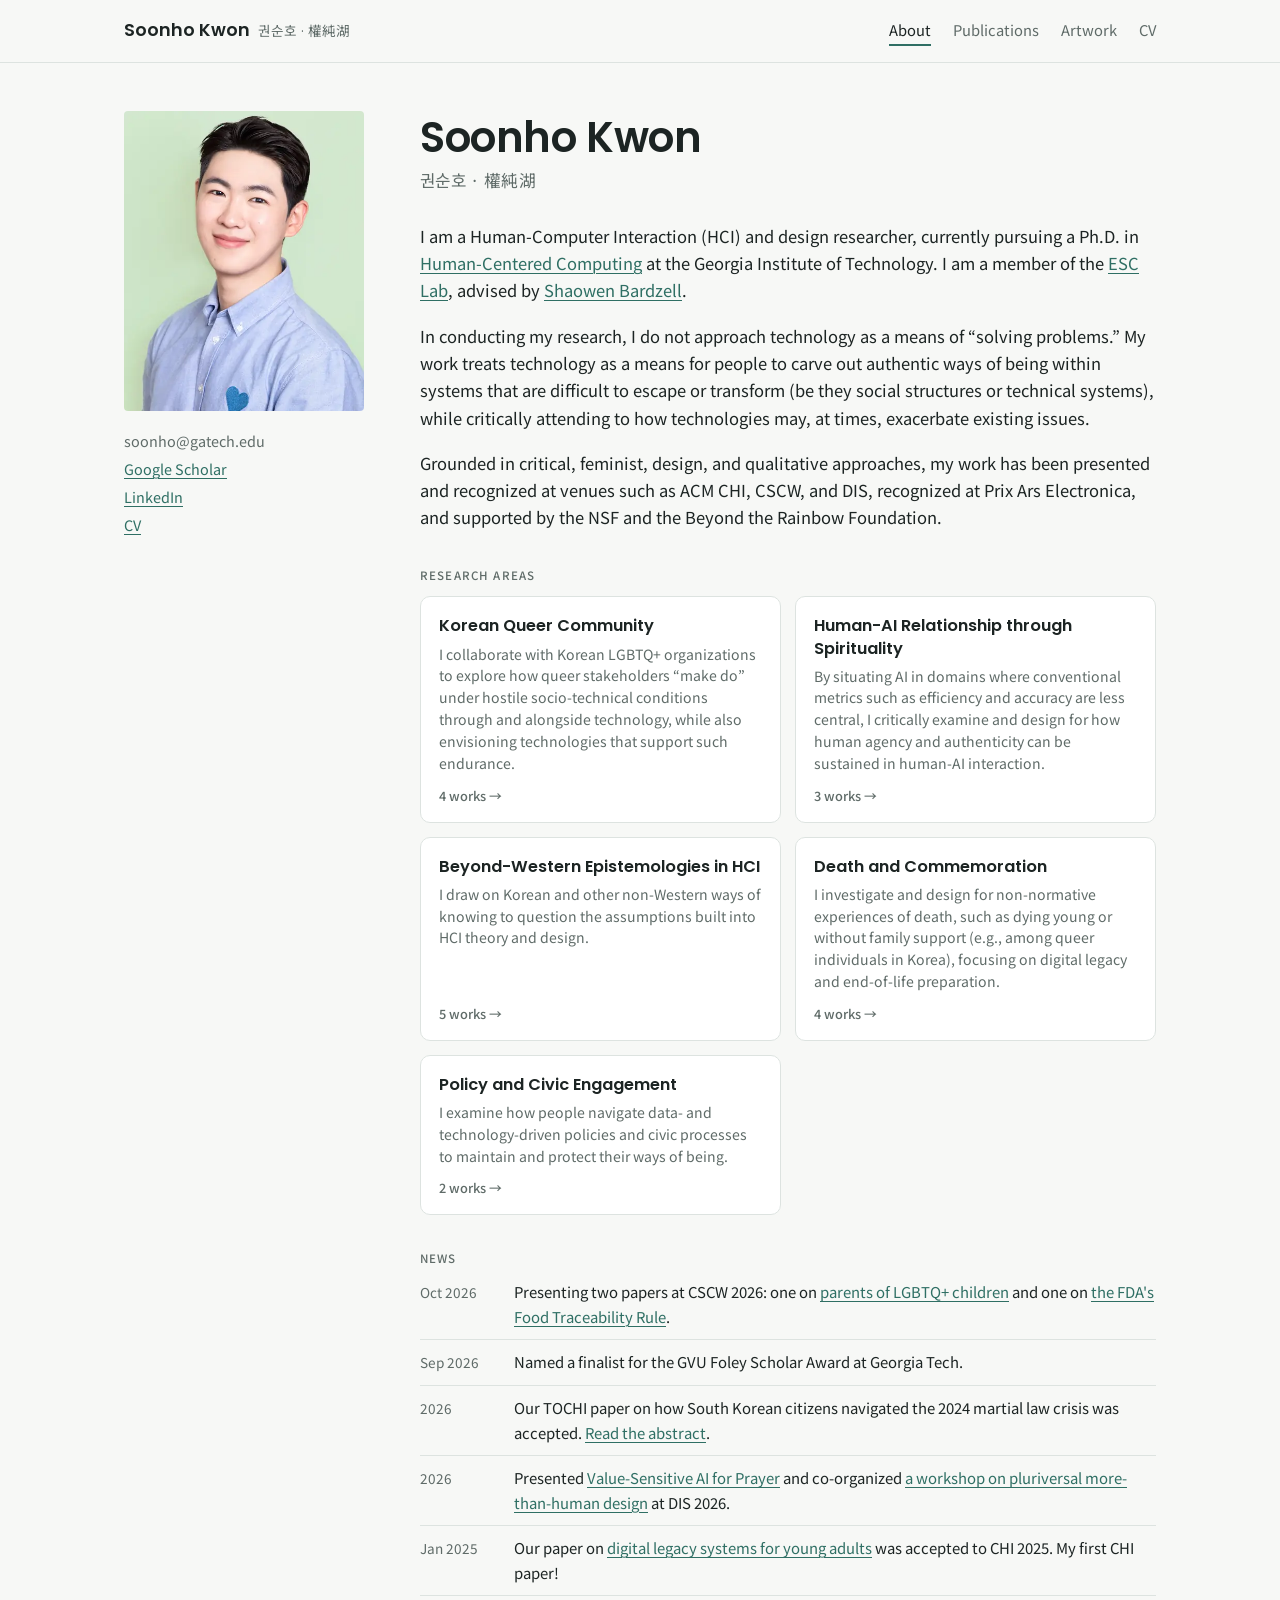
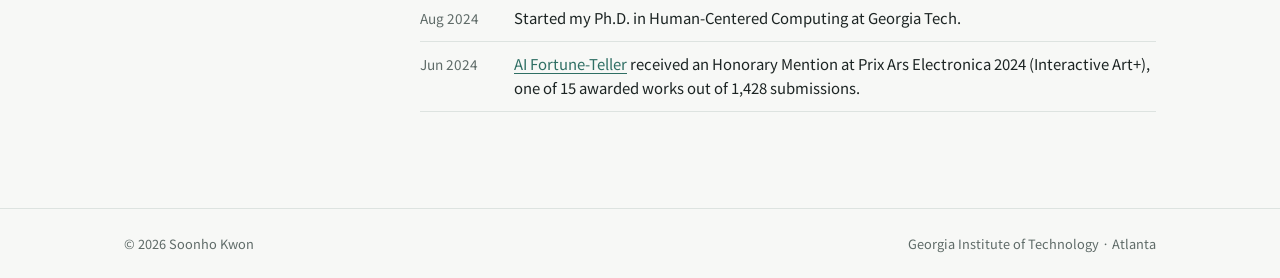
==== index.html @ 7ffed4f1 "Add files via upload" ====
<!doctype html>
<html lang="en">
<head>
<meta charset="utf-8">
<meta name="viewport" content="width=device-width, initial-scale=1, viewport-fit=cover">
<meta name="description" content="Soonho Kwon (권순호) — HCI and design researcher, Ph.D. student in Human-Centered Computing at Georgia Tech.">
<title>Soonho Kwon</title>
<meta property="og:type" content="website">
<meta property="og:title" content="Soonho Kwon (권순호)">
<meta property="og:description" content="HCI and design researcher, Ph.D. student in Human-Centered Computing at Georgia Tech.">
<meta property="og:url" content="https://kwonsoonho.com/">
<meta property="og:image" content="https://kwonsoonho.com/profile.webp">
<meta name="twitter:card" content="summary">
<link rel="icon" href="data:image/svg+xml,%3Csvg xmlns='http://www.w3.org/2000/svg' viewBox='0 0 64 64'%3E%3Ccircle cx='32' cy='43' r='19' fill='%232f6f64'/%3E%3Ccircle cx='32' cy='17' r='11.5' fill='%232f6f64'/%3E%3C/svg%3E">
<link rel="preconnect" href="https://fonts.googleapis.com">
<link rel="preconnect" href="https://fonts.gstatic.com" crossorigin>
<link rel="stylesheet" href="https://fonts.googleapis.com/css2?family=Poppins:wght@500;600&family=Noto+Sans+KR:wght@400;500&display=swap">
<link rel="stylesheet" href="style.css?v=23">
</head>
<body>

<header class="bar">
  <div class="wrap">
    <a class="brand" href="#about">Soonho Kwon<small>권순호 · 權純湖</small></a>
    <nav class="main" aria-label="Main">
      <a href="#about" data-nav="about">About</a>
      <a href="#publications" data-nav="publications">Publications</a>
      <a href="#artwork" data-nav="artwork">Artwork</a>
      <a id="cv-link" href="#" target="_blank" rel="noopener">CV</a>
    </nav>
  </div>
</header>

<main class="wrap" id="view"></main>

<footer><div class="wrap"><span id="foot-name"></span><span>Georgia Institute of Technology · Atlanta</span></div></footer>

<script src="content.js?v=24"></script>
<script>
/* =====================================================================
   PAGE LOGIC — no need to edit below.
   ===================================================================== */

if (GA_ID) {
  const s = document.createElement("script");
  s.async = true; s.src = "https://www.googletagmanager.com/gtag/js?id=" + GA_ID;
  document.head.appendChild(s);
  window.dataLayer = window.dataLayer || [];
  window.gtag = function () { dataLayer.push(arguments); };
  gtag("js", new Date()); gtag("config", GA_ID);
}

PROJECTS.forEach(p => { p.kind = "project"; p.type = "Ongoing Project"; });
PAPERS.forEach(p => { p.kind = "paper"; });
const ALL = [...PROJECTS, ...PAPERS];

const $view = document.getElementById("view");
const topicById = Object.fromEntries(TOPICS.map(t => [t.id, t]));
const esc = s => String(s ?? "").replace(/[&<>"]/g, c => ({ "&": "&amp;", "<": "&lt;", ">": "&gt;", '"': "&quot;" }[c]));
const paras = s => String(s || "").split(/\n\s*\n/).map(p => p.trim().startsWith("## ") ? `<h3>${esc(p.trim().slice(3))}</h3>` : `<p>${esc(p.trim())}</p>`).join("");
const linkLabels = { paper: "Full Paper", pdf: "PDF", doi: "Full Paper", arxiv: "arXiv", project: "Link", video: "Video", ars: "Ars Electronica", slides: "Slides", news: "News", poster: "Poster (PDF)" };
const ext = `target="_blank" rel="noopener"`;
const hrefOf = p => `#${p.kind}-${p.id}`;

document.getElementById("cv-link").href = SITE.cv;
document.getElementById("foot-name").textContent = `© ${new Date().getFullYear()} ${SITE.name}`;

function authorsHTML(list) {
  return list.map(a => a === ME ? `<b>${esc(a)}</b>` : esc(a)).join(", ");
}
function chips(ids) {
  return ids.filter(id => topicById[id]).map(id => {
    const t = topicById[id];
    return `<a class="chip" href="#topic-${t.id}"><i style="background:var(${t.color})"></i>${esc(t.short || t.name)}</a>`;
  }).join("");
}
function venueHTML(p) {
  if (!p.venue) return "";
  return `<div class="venue">${esc(p.venue)}</div>`;
}
function kindHTML(p) {
  return `<div class="kind">${esc(p.short || p.type)}${p.status ? ` · <span class="status">${esc(p.status)}</span>` : ""}</div>`;
}
function entryHTML(p) {
  const quick = Object.entries(p.links || {}).filter(([, v]) => v).slice(0, 2)
    .map(([k, v]) => `<a href="${esc(v)}" ${ext}>${linkLabels[k] || esc(k)}</a>`).join("");
  return `<li class="entry">
    ${kindHTML(p)}
    <a class="title" href="${hrefOf(p)}">${esc(p.title)}</a>
    <div class="authors">${authorsHTML(p.authors)}</div>
    ${venueHTML(p)}
    <div class="meta">
      ${p.award ? `<span class="award">${esc(p.award)}</span>` : ""}
      ${chips(p.topics)}
      ${quick ? `<span class="links-inline">${quick}</span>` : ""}
    </div>
  </li>`;
}
function figureHTML(src, alt, caption) {
  if (!src) return "";
  return `<figure>
    <div class="fig"><img src="${esc(src)}" alt="${esc(alt)}" referrerpolicy="no-referrer" loading="lazy"
      onerror="this.closest('figure').remove()"></div>
    ${caption ? `<figcaption>${esc(caption)}</figcaption>` : ""}
  </figure>`;
}

function renderAbout() {
  const initials = SITE.name.split(" ").map(w => w[0]).join("");
  const count = id => ALL.filter(p => p.topics.includes(id)).length;
  const cards = TOPICS.map(t => `<li><a class="card" href="#topic-${t.id}" style="--tc:var(${t.color})">
      <span class="card-name">${esc(t.name)}</span>
      <span class="card-blurb">${esc(t.blurb)}</span>
      <span class="card-foot">${count(t.id)} works <span aria-hidden="true">→</span></span>
    </a></li>`).join("");
  $view.innerHTML = `<div class="about">
    <div class="side">
      <div class="portrait">${SITE.photo
        ? `<img src="${esc(SITE.photo)}" alt="Portrait of ${esc(SITE.name)}" onerror="this.replaceWith(document.createTextNode('${initials}'))">`
        : initials}</div>
      <div class="contact">
        <a class="email" href="mailto:${esc(SITE.email.replace(" [at] ", "@").replace(" [dot] ", "."))}">${esc(SITE.email.replace(" [at] ", "@").replace(" [dot] ", "."))}</a>
        ${SITE.links.map(l => `<a href="${esc(l.url)}" ${ext}>${esc(l.label)}</a>`).join("")}
        <a href="${esc(SITE.cv)}" ${ext}>CV</a>
      </div>
    </div>
    <div class="about-text">
      <h1>${esc(SITE.name)}</h1>
      <div class="names">${esc(SITE.names)}</div>
      <div class="prose">
        <p>${SITE.intro}</p>
        ${SITE.outro.map(p => `<p>${p}</p>`).join("")}
      </div>
      <h2 class="cards-head">Research Areas</h2>
      <ul class="cards">${cards}</ul>
      ${typeof NEWS !== "undefined" && NEWS.length ? `<h2 class="cards-head">News</h2><ul class="news">${NEWS.map(n => `<li><span class="news-date">${esc(n.date)}</span><span>${n.text}</span></li>`).join("")}</ul>` : ""}
    </div>
  </div>`;
}

function railHTML(activeId) {
  const count = id => ALL.filter(p => p.topics.includes(id)).length;
  return `<aside class="rail">
    <h2>By Topic</h2>
    <ul class="topics">
      <li><a href="#publications" aria-current="${!activeId}"><span>All work</span><span class="n">${ALL.length}</span></a></li>
      ${TOPICS.map(t => `<li><a href="#topic-${t.id}" aria-current="${activeId === t.id}">
        <span><i class="tdot" style="background:var(${t.color})"></i><span class="t-full">${esc(t.name)}</span><span class="t-short">${esc(t.short || t.name)}</span></span><span class="n">${count(t.id)}</span></a></li>`).join("")}
    </ul>
  </aside>`;
}

function renderPublications(topicId) {
  const topic = topicId ? topicById[topicId] : null;
  const inTopic = p => !topic || p.topics.includes(topic.id);
  const projects = PROJECTS.filter(inTopic);
  const papers = PAPERS.filter(inTopic).sort((a, b) => b.year - a.year);
  const years = [...new Set(papers.map(p => p.year))];
  $view.innerHTML = `<div class="proj">
    ${railHTML(topic?.id)}
    <section>
      <div class="proj-head">
        <div class="eyebrow">${topic ? "Topic" : "Publications"}</div>
        <h1>${topic ? esc(topic.name) : "Publications and Projects"}</h1>
        ${topic ? "" : `<p class="sub">To see work grouped by topic, select a category.</p>`}
      </div>
      ${topic ? `<div class="narrative">${topic.narrative.map(p => `<p>${p}</p>`).join("")}</div>` : ""}
      ${years.map(y => `<div class="group"><h2>${y}</h2>
        <ul class="entries">${papers.filter(p => p.year === y).map(entryHTML).join("")}</ul></div>`).join("")}
      ${projects.length ? `<div class="group"><h2>Ongoing</h2><ul class="entries">${projects.map(entryHTML).join("")}</ul></div>` : ""}
      ${!projects.length && !papers.length ? `<p class="empty">Nothing in this topic yet.</p>` : ""}
    </section>
  </div>`;
}

function renderDetail(kind, id) {
  const p = ALL.find(x => x.kind === kind && x.id === id);
  if (!p) return renderPublications();
  const related = (p.related || []).map(id => ALL.find(x => x.id === id)).filter(Boolean);
  const btns = Object.entries(p.links || {}).filter(([, v]) => v)
    .map(([k, v], i) => `<a class="btn${i === 0 ? " primary" : ""}" href="${esc(v)}" ${ext}>${linkLabels[k] || esc(k)}</a>`).join("");
  $view.innerHTML = `<div class="proj">
    ${railHTML(p.topics[0])}
    <article class="paper">
      <a class="back" href="#publications">← All work</a>
      ${kindHTML(p)}
      <h1>${esc(p.title)}</h1>
      <div class="authors">${authorsHTML(p.authors)}</div>
      ${venueHTML(p)}
      <div class="meta">${p.award ? `<span class="award">${esc(p.award)}</span>` : ""}${chips(p.topics)}</div>
      ${p.images ? `<figure class="stack">${p.images.map(src => `<a class="fig" href="${esc(src)}" ${ext}><img src="${esc(src)}" alt="" loading="lazy"></a>`).join("")}${p.caption ? `<figcaption>${esc(p.caption)}</figcaption>` : ""}</figure>` : figureHTML(p.image, p.caption || p.title, p.caption)}
      ${p.video ? `<div class="videos"><div class="video"><iframe src="https://www.youtube-nocookie.com/embed/${esc(p.video.id)}${p.video.start ? `?start=${p.video.start}` : ""}" title="${esc(p.title)} video" loading="lazy" allowfullscreen></iframe></div></div>` : ""}
      <div class="summary">${paras(p.summary)}</div>
      ${btns ? `<div class="btns">${btns}</div>` : ""}
      ${related.length ? `<div class="related"><h2>Related work</h2><ul class="entries">${related.map(entryHTML).join("")}</ul></div>` : ""}
    </article>
  </div>`;
}

const artHref = a => a.page ? `#${a.page}` : (a.summary ? `#art-${a.id}` : (a.url || (a.youtube ? `https://www.youtube.com/watch?v=${[].concat(a.youtube)[0]}` : "")));
const ytThumb = a => a.youtube ? `https://i.ytimg.com/vi/${[].concat(a.youtube)[0]}/hqdefault.jpg` : "";

function renderArtwork() {
  $view.innerHTML = `<section>
    <div class="proj-head">
      <div class="eyebrow">Artwork</div>
      <h1>Artwork</h1>
      <p class="sub">Speculative and critical design, installation, film, print, and photography.</p>
    </div>
    <ul class="art-grid">
      ${ARTWORKS.map(a => {
        const url = artHref(a), internal = url.startsWith("#");
        const thumb = a.thumb || ytThumb(a);
        const inner = `<div class="art-thumb">${thumb ? `<img src="${esc(thumb)}" alt="" loading="lazy" referrerpolicy="no-referrer">` : `<span>${esc(a.medium)}</span>`}</div>
          <div class="art-body"><div class="art-title">${esc(a.title)}</div>
          <div class="venue">${esc(a.medium)} · <span class="short">${a.year}</span></div>
          ${a.award ? `<span class="award">${esc(a.award)}</span>` : ""}</div>`;
        return `<li class="art-item">${url ? `<a href="${esc(url)}" ${internal ? "" : ext}>${inner}</a>` : inner}</li>`;
      }).join("")}
    </ul>
  </section>`;
}

const imgPair = list => (list && list.length) ? `<div class="gallery${list.length === 1 ? " one" : list.length === 2 ? " two" : ""}">${list.map(src =>
  `<a href="${esc(src)}" ${ext}><img src="${esc(src)}" alt="" loading="lazy"></a>`).join("")}</div>` : "";

function renderArt(id) {
  const a = ARTWORKS.find(x => x.id === id);
  if (!a || !a.summary) return renderArtwork();
  const vids = [].concat(a.youtube || []).map(v =>
    `<div class="video"><iframe src="https://www.youtube-nocookie.com/embed/${esc(v)}" title="${esc(a.title)} video" loading="lazy" allowfullscreen></iframe></div>`).join("");
  const sections = (a.sections || []).map(sec => `<section class="art-sec">
      ${sec.heading ? `<h3>${esc(sec.heading)}</h3>` : ""}${paras(sec.text)}${imgPair(sec.images)}</section>`).join("");
  const btns = Object.entries(a.links || {}).filter(([, v]) => v)
    .map(([k, v], i) => `<a class="btn${i === 0 ? " primary" : ""}" href="${esc(v)}" ${ext}>${esc(k)}</a>`).join("");
  $view.innerHTML = `<article class="paper art-page">
    <a class="back" href="#artwork">← All artwork</a>
    <div class="kind">${esc(a.medium)} · ${a.year}</div>
    <h1>${esc(a.title)}</h1>
    ${a.subtitle ? `<div class="venue">${esc(a.subtitle)}</div>` : ""}
    ${a.award ? `<div class="meta"><span class="award">${esc(a.award)}</span></div>` : ""}
    <div class="summary">${paras(a.summary)}</div>
    ${vids ? `<div class="videos">${vids}</div>` : ""}
    ${a.layout === "stack" && a.images ? `<div class="gallery one">${a.images.map(src => `<img src="${esc(src)}" alt="" loading="lazy">`).join("")}</div>` : imgPair(a.images)}
    ${sections}
    ${btns ? `<div class="btns">${btns}</div>` : ""}
    ${a.credits ? `<dl class="credits">${a.credits.map(([k, v]) => `<dt>${esc(k)}</dt><dd>${esc(v)}</dd>`).join("")}</dl>` : ""}
  </article>`;
}

function route() {
  const h = location.hash.replace(/^#/, "");
  let section = "about";
  if (h.startsWith("paper-")) { renderDetail("paper", h.slice(6)); section = "publications"; }
  else if (h.startsWith("project-")) { renderDetail("project", h.slice(8)); section = "publications"; }
  else if (h.startsWith("topic-")) { renderPublications(h.slice(6)); section = "publications"; }
  else if (h === "publications" || h === "projects") { renderPublications(); section = "publications"; }
  else if (h === "artwork") { renderArtwork(); section = "artwork"; }
  else if (h.startsWith("art-")) { renderArt(h.slice(4)); section = "artwork"; }
  else renderAbout();
  document.querySelectorAll("[data-nav]").forEach(a => {
    if (a.dataset.nav === section) a.setAttribute("aria-current", "page"); else a.removeAttribute("aria-current");
  });
  const h1 = document.querySelector("#view h1");
  document.title = section === "about" || !h1 ? SITE.name : `${h1.textContent} — ${SITE.name}`;
  window.scrollTo(0, 0);
}
window.addEventListener("hashchange", () => {
  route();
  if (window.gtag) gtag("event", "page_view", { page_title: document.title, page_location: location.href, page_path: location.pathname + location.hash });
});
route();
</script>
</body>
</html>
---- style.css ----
/* Layout: quiet academic site in one sans family. About = photo + plain prose;
   Publications = left topic rail + year-grouped list; detail pages = one column with figure. */
:root {
  --bg: #f7f8f6;
  --surface: #ffffff;
  --fg: #1c2423;
  --muted: #5f6b68;
  --line: #dde3e0;
  --accent: #2f6f64;
  --accent-soft: #e4efec;
  --award: #85570f;
  --award-soft: #f6eddc;
  --t1: #3c6e8f; --t2: #7a5a9b; --t3: #9a6a2e; --t4: #5f6b68; --t5: #2f6f64;
  --display: "Poppins", "Noto Sans KR", system-ui, sans-serif;
  --sans: -apple-system, BlinkMacSystemFont, "SF Pro Text", "Apple SD Gothic Neo", "Helvetica Neue", "Segoe UI", "Noto Sans KR", system-ui, sans-serif;
  --measure: 66ch;
}
@media (prefers-color-scheme: dark) {
  :root:not([data-theme="light"]) {
    --bg: #131817; --surface: #1a201f; --fg: #e6ebe9; --muted: #9ba8a5; --line: #2c3533;
    --accent: #7cc3b4; --accent-soft: #1f302c; --award: #e0b46a; --award-soft: #2e271a;
    --t1: #8ab8d6; --t2: #bca1db; --t3: #d9aa6e; --t4: #a5b1ae; --t5: #7cc3b4;
    color-scheme: dark;
  }
}
:root[data-theme="dark"] {
  --bg: #131817; --surface: #1a201f; --fg: #e6ebe9; --muted: #9ba8a5; --line: #2c3533;
  --accent: #7cc3b4; --accent-soft: #1f302c; --award: #e0b46a; --award-soft: #2e271a;
  --t1: #8ab8d6; --t2: #bca1db; --t3: #d9aa6e; --t4: #a5b1ae; --t5: #7cc3b4;
  color-scheme: dark;
}

* { box-sizing: border-box; }
body {
  margin: 0; background: var(--bg); color: var(--fg);
  font-family: var(--sans); font-size: 16.5px; font-weight: 400; line-height: 1.65;
  -webkit-font-smoothing: antialiased;
}
a { color: var(--accent); text-decoration-thickness: 1px; text-underline-offset: 3px; }
a:hover { text-decoration-thickness: 2px; }
a:focus-visible, button:focus-visible { outline: 2px solid var(--accent); outline-offset: 3px; border-radius: 3px; }
h1, h2, h3, .brand, .entry .title, .art-title { font-family: var(--display); }
h1, h2, h3 { font-weight: 600; line-height: 1.3; text-wrap: balance; margin: 0; letter-spacing: -0.01em; }
b, strong { font-weight: 700; }

.wrap { max-width: 1080px; margin: 0 auto; padding-inline: 24px; }
@media (max-width: 600px) { .wrap { padding-inline: 18px; } body { font-size: 16px; } }

/* top bar */
header.bar {
  position: sticky; top: env(safe-area-inset-top, 0px); z-index: 10;
  background: color-mix(in srgb, var(--bg) 92%, transparent);
  backdrop-filter: blur(8px); border-bottom: 1px solid var(--line);
}
.bar .wrap { display: flex; align-items: baseline; justify-content: space-between; gap: 8px 16px; padding-block: 16px; flex-wrap: wrap; }
.brand { font-size: 1.1rem; font-weight: 600; color: var(--fg); text-decoration: none; }
.brand small { font-weight: 400; color: var(--muted); font-size: .85rem; margin-left: 8px; }
nav.main { display: flex; gap: 22px; font-size: .92rem; }
nav.main a { color: var(--muted); text-decoration: none; padding-bottom: 2px; border-bottom: 2px solid transparent; }
nav.main a:hover { color: var(--fg); }
nav.main a[aria-current="page"] { color: var(--fg); border-bottom-color: var(--accent); }

main { padding-block: 48px 96px; }
.eyebrow { font-size: .72rem; font-weight: 500; letter-spacing: .1em; text-transform: uppercase; color: var(--muted); }

/* about */
.about { display: grid; grid-template-columns: 240px minmax(0, 1fr); gap: 56px; align-items: start; }
@media (max-width: 760px) { .about { grid-template-columns: 1fr; gap: 28px; } }
.portrait {
  width: 100%; max-width: 240px; aspect-ratio: 4 / 5; border-radius: 4px;
  background: var(--accent-soft); display: grid; place-items: center;
  font-size: 3rem; font-weight: 500; color: var(--accent); overflow: hidden;
}
.portrait img { width: 100%; height: 100%; object-fit: cover; display: block; }
.about-text { min-width: 0; }
.about-text h1 { font-size: clamp(2rem, 4.5vw, 2.6rem); }
.about-text .names { color: var(--muted); font-size: 1.05rem; margin-top: 2px; letter-spacing: .02em; }
.about-text p { margin: 0 0 1.1em; }
.about-text .prose { margin-top: 28px; }
.side { max-width: 240px; }
.contact { margin-top: 18px; font-size: .9rem; display: grid; gap: 4px; justify-items: start; }
@media (max-width: 760px) { .contact { display: flex; flex-wrap: wrap; gap: 6px 16px; } }
.contact .email { color: var(--muted); text-decoration: none; }
.contact .email:hover { color: var(--accent); text-decoration: underline; }
.news { list-style: none; margin: 0; padding: 0; display: grid; gap: 10px; font-size: .93rem; }
.news li { display: grid; grid-template-columns: 80px minmax(0, 1fr); gap: 14px; padding-bottom: 10px; border-bottom: 1px solid var(--line); }
.news-date { color: var(--muted); font-variant-numeric: tabular-nums; font-size: .85rem; padding-top: 1px; }
@media (max-width: 600px) { .news li { grid-template-columns: 1fr; gap: 2px; } }

/* publications */
.proj { display: grid; grid-template-columns: 230px minmax(0, 1fr); gap: 56px; align-items: start; }
@media (max-width: 860px) { .proj { grid-template-columns: 1fr; gap: 24px; } }
.proj > *, .about > * { min-width: 0; }
aside.rail { position: sticky; top: calc(env(safe-area-inset-top, 0px) + 84px); }
aside.rail h2 { font-family: var(--sans); font-size: .72rem; font-weight: 500; letter-spacing: .1em; text-transform: uppercase; color: var(--muted); margin-bottom: 12px; }
.topics { list-style: none; margin: 0; padding: 0; display: grid; gap: 2px; }
.topics a {
  display: flex; justify-content: space-between; gap: 10px; align-items: baseline;
  padding: 8px 10px; border-radius: 4px; color: var(--fg); text-decoration: none; font-size: .88rem; line-height: 1.4;
}
.topics a > span:first-child { min-width: 0; }
.topics a:hover { background: var(--accent-soft); }
.topics a[aria-current="true"] { background: var(--accent-soft); color: var(--accent); font-weight: 500; }
.topics .n { font-size: .75rem; color: var(--muted); font-variant-numeric: tabular-nums; }
.tdot { width: 7px; height: 7px; border-radius: 50%; display: inline-block; margin-right: 8px; vertical-align: middle; }
@media (max-width: 860px) {
  aside.rail { position: static; }
  .topics { display: flex; flex-wrap: wrap; gap: 6px; }
  .topics a { border: 1px solid var(--line); padding: 6px 11px; border-radius: 99px; font-size: .82rem; gap: 6px; }
  .topics .n { display: none; }
  .topics .tdot { margin-right: 6px; }
  .t-full { display: none; }
  .t-short { display: inline; }
}
.rail-select {
  display: none; width: 100%; font: inherit; font-size: .95rem; color: var(--fg); background: var(--surface);
  border: 1px solid var(--line); border-radius: 8px; padding: 11px 40px 11px 14px; appearance: none; -webkit-appearance: none;
  background-image: linear-gradient(45deg, transparent 50%, var(--muted) 50%), linear-gradient(135deg, var(--muted) 50%, transparent 50%);
  background-position: calc(100% - 20px) 52%, calc(100% - 15px) 52%; background-size: 5px 5px; background-repeat: no-repeat;
}

.proj-head h1 { font-size: clamp(1.6rem, 3.6vw, 2.1rem); margin-top: 4px; }
.proj-head .sub { color: var(--muted); margin: 8px 0 0; }
.narrative { margin-top: 20px; }
.narrative p { margin: 0; }
.narrative p + p { margin-top: 14px; }

.group { margin-top: 44px; }
.group h2 { font-family: var(--sans); font-size: .9rem; font-weight: 500; color: var(--muted); padding-bottom: 8px; border-bottom: 1px solid var(--line); font-variant-numeric: tabular-nums; }
.entries { list-style: none; margin: 0; padding: 0; }
.entry { padding: 20px 0; border-bottom: 1px solid var(--line); display: grid; gap: 4px; }
.kind { font-size: .7rem; font-weight: 500; letter-spacing: .08em; text-transform: uppercase; color: var(--muted); }
.kind .status { color: var(--accent); }
.entry .title { font-weight: 600; font-size: 1.02rem; line-height: 1.45; color: var(--fg); text-decoration: none; overflow-wrap: anywhere; }
.entry .title:hover { color: var(--accent); text-decoration: underline; }
.authors { font-size: .9rem; }
.authors b { font-weight: 700; }
.venue { font-size: .86rem; color: var(--muted); }
.venue .short { color: var(--fg); font-weight: 500; }
.meta { display: flex; flex-wrap: wrap; gap: 6px 8px; align-items: center; margin-top: 6px; }
.chip {
  font-size: .74rem; line-height: 1; padding: 5px 9px 5px 7px; border-radius: 99px; text-decoration: none;
  border: 1px solid var(--line); color: var(--muted); display: inline-flex; align-items: center; gap: 6px; background: var(--surface);
}
.chip i { width: 7px; height: 7px; border-radius: 50%; display: inline-block; }
.chip:hover { color: var(--fg); border-color: var(--muted); }
.award { font-size: .74rem; font-weight: 500; padding: 4px 8px; border-radius: 3px; background: var(--award-soft); color: var(--award); line-height: 1.4; }
.links-inline { display: flex; gap: 14px; font-size: .85rem; margin-left: auto; }
.empty { color: var(--muted); padding: 28px 0; }

/* detail */
.paper { min-width: 0; }
.back { font-size: .88rem; text-decoration: none; }
.paper .kind { margin-top: 20px; }
.paper h1 { font-size: clamp(1.5rem, 3.4vw, 2rem); margin-top: 8px; overflow-wrap: anywhere; }
.paper .authors { margin-top: 14px; font-size: .95rem; }
.paper .venue { margin-top: 4px; font-size: .9rem; }
.paper .meta { margin-top: 14px; }
figure { margin: 32px 0 0; }
.fig { max-width: 100%; border-radius: 6px; overflow: hidden; border: 1px solid var(--line); background: var(--surface); }
.fig img { width: 100%; height: auto; display: block; }
figcaption { font-size: .82rem; color: var(--muted); margin-top: 10px; }
.paper .summary { margin-top: 28px; }
.paper .summary p { margin: 0 0 16px; }
.btns { display: flex; flex-wrap: wrap; gap: 10px; margin-top: 24px; }
.btn { font-size: .86rem; padding: 8px 14px; border-radius: 4px; text-decoration: none; border: 1px solid var(--accent); color: var(--accent); font-weight: 500; }
.btn.primary { background: var(--accent); color: var(--bg); }
.btn:hover { background: var(--accent-soft); }
.btn.primary:hover { background: var(--accent); opacity: .9; }
.related { margin-top: 56px; border-top: 1px solid var(--line); padding-top: 20px; }
.related h2 { font-family: var(--sans); font-size: .72rem; font-weight: 500; letter-spacing: .1em; text-transform: uppercase; color: var(--muted); }
@media (max-width: 860px) { .paper .back { display: none; } }

/* artwork */
.art-grid { list-style: none; margin: 32px 0 0; padding: 0; display: grid; grid-template-columns: repeat(auto-fill, minmax(240px, 1fr)); gap: 28px 24px; }
.art-item a { color: inherit; text-decoration: none; display: block; }
.art-item a:hover .art-title { color: var(--accent); text-decoration: underline; }
.art-thumb {
  aspect-ratio: 16 / 9; max-width: 100%; border-radius: 4px; overflow: hidden; border: 1px solid var(--line);
  background: var(--accent-soft); display: grid; place-items: center; color: var(--muted); font-size: .75rem;
}
.art-thumb img { width: 100%; height: 100%; object-fit: cover; }
.art-body { display: grid; gap: 2px; margin-top: 12px; justify-items: start; }
.art-title { font-weight: 600; font-size: 1rem; line-height: 1.4; }

footer { border-top: 1px solid var(--line); }
footer .wrap { padding-block: 24px; font-size: .8rem; color: var(--muted); display: flex; justify-content: space-between; gap: 12px; flex-wrap: wrap; }

@media (prefers-reduced-motion: no-preference) {
  main > * { animation: rise .35s ease-out both; }
  @keyframes rise { from { transform: translateY(6px); } to { transform: none; } }
}

/* about: topic cards */
.cards-head { font-family: var(--sans); font-size: .72rem; font-weight: 500; letter-spacing: .1em; text-transform: uppercase; color: var(--muted); margin: 36px 0 14px; }
.cards { list-style: none; margin: 0; padding: 0; display: grid; grid-template-columns: repeat(auto-fill, minmax(250px, 1fr)); gap: 14px; }
.card {
  display: flex; flex-direction: column; gap: 6px; height: 100%; padding: 18px 18px 16px;
  border: 1px solid var(--line); border-radius: 10px;
  background: var(--surface); color: var(--fg); text-decoration: none; transition: border-color .15s, transform .15s;
}
.card:hover { border-color: var(--muted); }
.card-kw { font-size: .7rem; font-weight: 600; letter-spacing: .08em; text-transform: uppercase; color: var(--tc); }
.card-name { font-family: var(--display); font-weight: 600; font-size: 1.02rem; line-height: 1.35; }
.card-blurb { font-size: .88rem; color: var(--muted); line-height: 1.55; flex: 1; }
.card-foot { font-size: .8rem; color: var(--muted); font-weight: 500; margin-top: 4px; }

/* artwork detail */
.art-page { max-width: 880px; margin-inline: auto; }
.art-page h3 { font-size: 1.05rem; margin: 0 0 8px; }
.art-page .venue { margin-top: 6px; font-size: .95rem; }
.videos { display: grid; gap: 14px; margin-top: 28px; }
.video { aspect-ratio: 16 / 9; border-radius: 6px; overflow: hidden; background: #000; }
.video iframe { width: 100%; height: 100%; border: 0; display: block; }
.gallery { display: grid; grid-template-columns: repeat(auto-fill, minmax(240px, 1fr)); gap: 10px; margin-top: 24px; }
.gallery a { display: block; border-radius: 4px; overflow: hidden; border: 1px solid var(--line); background: var(--surface); }
.gallery { align-items: start; }
.gallery img { width: 100%; height: auto; display: block; }
.art-sec { margin-top: 40px; }
.art-sec .gallery { margin-top: 14px; grid-template-columns: repeat(2, minmax(0, 1fr)); }
.art-sec p { margin: 0 0 12px; }
.credits { margin: 40px 0 0; padding-top: 18px; border-top: 1px solid var(--line); display: grid; grid-template-columns: max-content 1fr; gap: 6px 18px; font-size: .88rem; }
.credits dt { color: var(--muted); }
.credits dd { margin: 0; }
@media (max-width: 600px) { .credits { grid-template-columns: 1fr; gap: 2px; } .credits dd { margin-bottom: 8px; } }
figure.stack { display: grid; gap: 10px; }
.gallery.one { grid-template-columns: 1fr; }
.gallery.two { grid-template-columns: repeat(2, minmax(0, 1fr)); }
@media (max-width: 600px) { .gallery.two { grid-template-columns: 1fr; } }
.t-short { display: none; }
@media (max-width: 860px) { .t-short { display: inline; } .t-full { display: none; } }
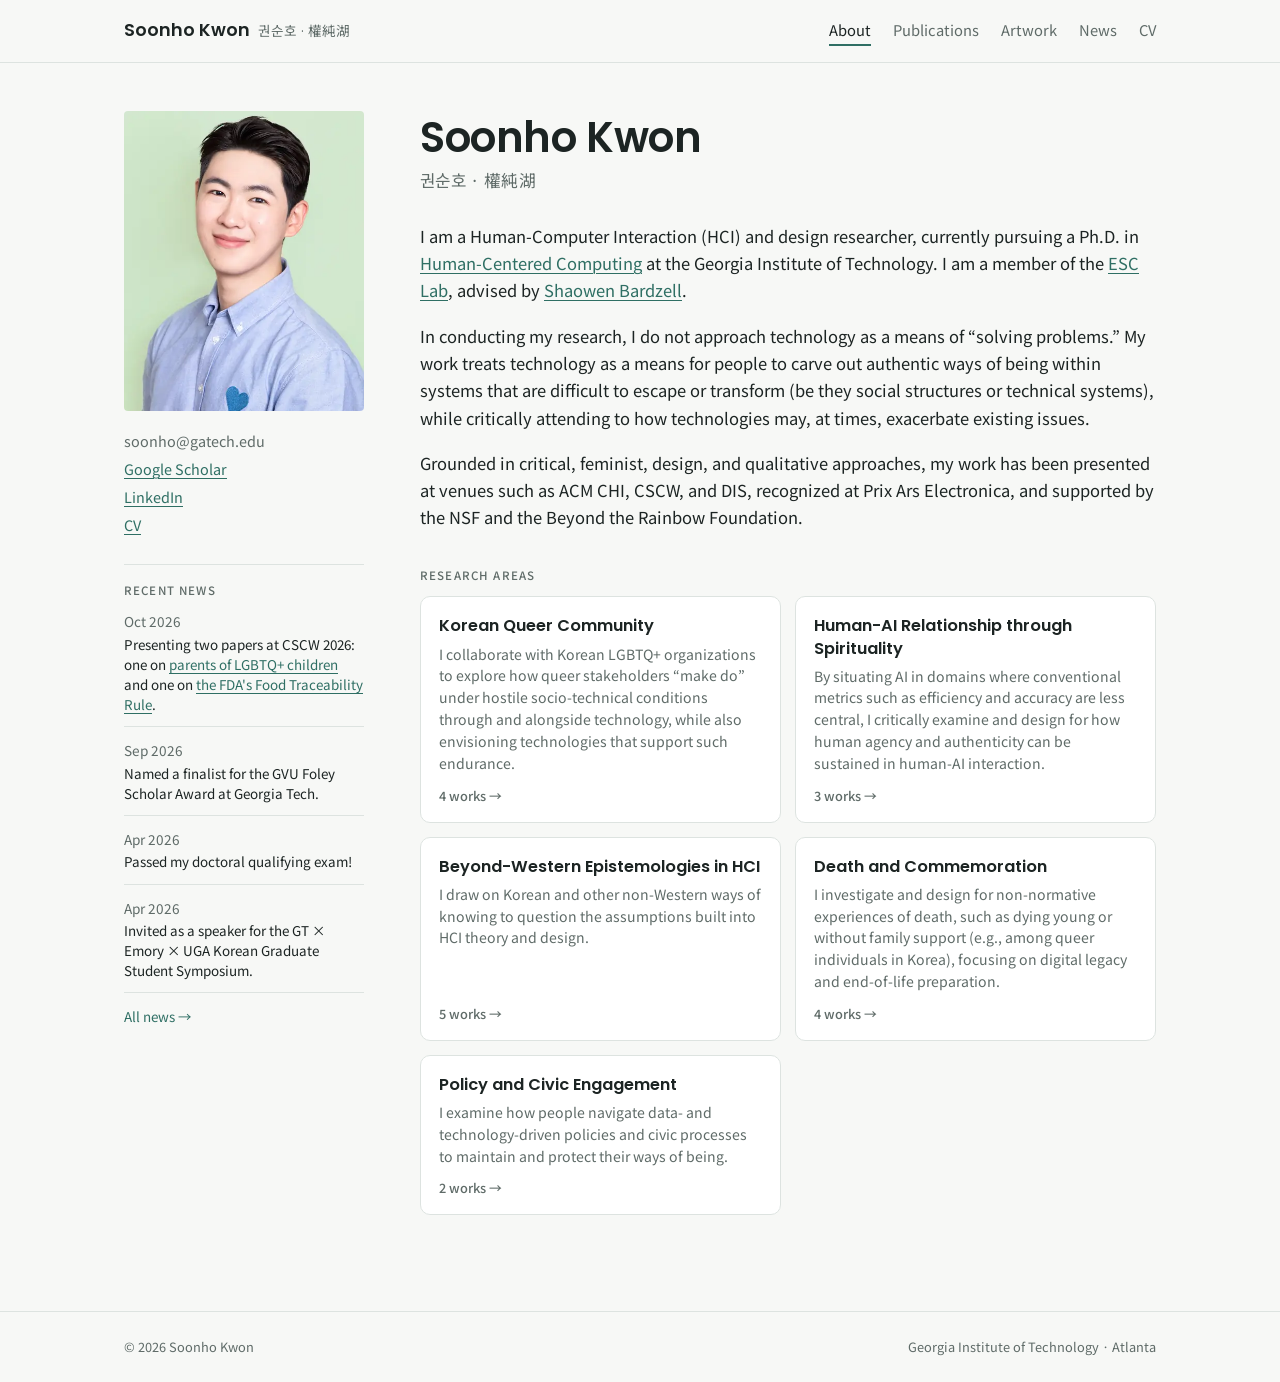
==== commit db41257e: "Add files via upload" ====
--- a/index.html
+++ b/index.html
@@ -15,7 +15,7 @@
 <link rel="preconnect" href="https://fonts.googleapis.com">
 <link rel="preconnect" href="https://fonts.gstatic.com" crossorigin>
 <link rel="stylesheet" href="https://fonts.googleapis.com/css2?family=Poppins:wght@500;600&family=Noto+Sans+KR:wght@400;500&display=swap">
-<link rel="stylesheet" href="style.css?v=23">
+<link rel="stylesheet" href="style.css?v=24">
 </head>
 <body>
 
@@ -26,6 +26,7 @@
       <a href="#about" data-nav="about">About</a>
       <a href="#publications" data-nav="publications">Publications</a>
       <a href="#artwork" data-nav="artwork">Artwork</a>
+      <a href="#news" data-nav="news">News</a>
       <a id="cv-link" href="#" target="_blank" rel="noopener">CV</a>
     </nav>
   </div>
@@ -35,7 +36,7 @@
 
 <footer><div class="wrap"><span id="foot-name"></span><span>Georgia Institute of Technology · Atlanta</span></div></footer>
 
-<script src="content.js?v=24"></script>
+<script src="content.js?v=25"></script>
 <script>
 /* =====================================================================
    PAGE LOGIC — no need to edit below.
@@ -103,6 +104,18 @@
       onerror="this.closest('figure').remove()"></div>
     ${caption ? `<figcaption>${esc(caption)}</figcaption>` : ""}
   </figure>`;
+}
+
+const MONTHS = ["Jan", "Feb", "Mar", "Apr", "May", "Jun", "Jul", "Aug", "Sep", "Oct", "Nov", "Dec"];
+const fmtDate = d => { const [y, m] = String(d).split("-"); return m ? `${MONTHS[+m - 1]} ${y}` : y; };
+const newsList = items => `<ul class="news">${items.map(n => `<li><span class="news-date">${esc(fmtDate(n.date))}</span><span>${n.text}</span></li>`).join("")}</ul>`;
+
+function renderNews() {
+  const years = [...new Set(NEWS.map(n => String(n.date).slice(0, 4)))];
+  $view.innerHTML = `<section class="news-page">
+    <div class="proj-head"><div class="eyebrow">News</div><h1>News</h1></div>
+    ${years.map(y => `<div class="group"><h2>${y}</h2>${newsList(NEWS.filter(n => String(n.date).startsWith(y)))}</div>`).join("")}
+  </section>`;
 }
 
 function renderAbout() {
@@ -123,6 +136,7 @@
         ${SITE.links.map(l => `<a href="${esc(l.url)}" ${ext}>${esc(l.label)}</a>`).join("")}
         <a href="${esc(SITE.cv)}" ${ext}>CV</a>
       </div>
+      ${NEWS.length ? `<div class="side-news"><h2>Recent News</h2>${newsList(NEWS.slice(0, 4))}<a class="more" href="#news">All news →</a></div>` : ""}
     </div>
     <div class="about-text">
       <h1>${esc(SITE.name)}</h1>
@@ -133,7 +147,6 @@
       </div>
       <h2 class="cards-head">Research Areas</h2>
       <ul class="cards">${cards}</ul>
-      ${typeof NEWS !== "undefined" && NEWS.length ? `<h2 class="cards-head">News</h2><ul class="news">${NEWS.map(n => `<li><span class="news-date">${esc(n.date)}</span><span>${n.text}</span></li>`).join("")}</ul>` : ""}
     </div>
   </div>`;
 }
@@ -256,6 +269,7 @@
   else if (h.startsWith("topic-")) { renderPublications(h.slice(6)); section = "publications"; }
   else if (h === "publications" || h === "projects") { renderPublications(); section = "publications"; }
   else if (h === "artwork") { renderArtwork(); section = "artwork"; }
+  else if (h === "news") { renderNews(); section = "news"; }
   else if (h.startsWith("art-")) { renderArt(h.slice(4)); section = "artwork"; }
   else renderAbout();
   document.querySelectorAll("[data-nav]").forEach(a => {
--- a/style.css
+++ b/style.css
@@ -83,6 +83,13 @@
 .contact .email { color: var(--muted); text-decoration: none; }
 .contact .email:hover { color: var(--accent); text-decoration: underline; }
 .news { list-style: none; margin: 0; padding: 0; display: grid; gap: 10px; font-size: .93rem; }
+.side-news { margin-top: 28px; padding-top: 18px; border-top: 1px solid var(--line); }
+.side-news h2 { font-family: var(--sans); font-size: .72rem; font-weight: 500; letter-spacing: .1em; text-transform: uppercase; color: var(--muted); margin-bottom: 12px; }
+.side-news .news { font-size: .84rem; gap: 12px; }
+.side-news .news li { grid-template-columns: 1fr; gap: 2px; padding-bottom: 12px; line-height: 1.5; }
+.side-news .more { display: inline-block; margin-top: 12px; font-size: .84rem; text-decoration: none; }
+.news-page { max-width: 820px; }
+.news-page .news { margin-top: 14px; }
 .news li { display: grid; grid-template-columns: 80px minmax(0, 1fr); gap: 14px; padding-bottom: 10px; border-bottom: 1px solid var(--line); }
 .news-date { color: var(--muted); font-variant-numeric: tabular-nums; font-size: .85rem; padding-top: 1px; }
 @media (max-width: 600px) { .news li { grid-template-columns: 1fr; gap: 2px; } }
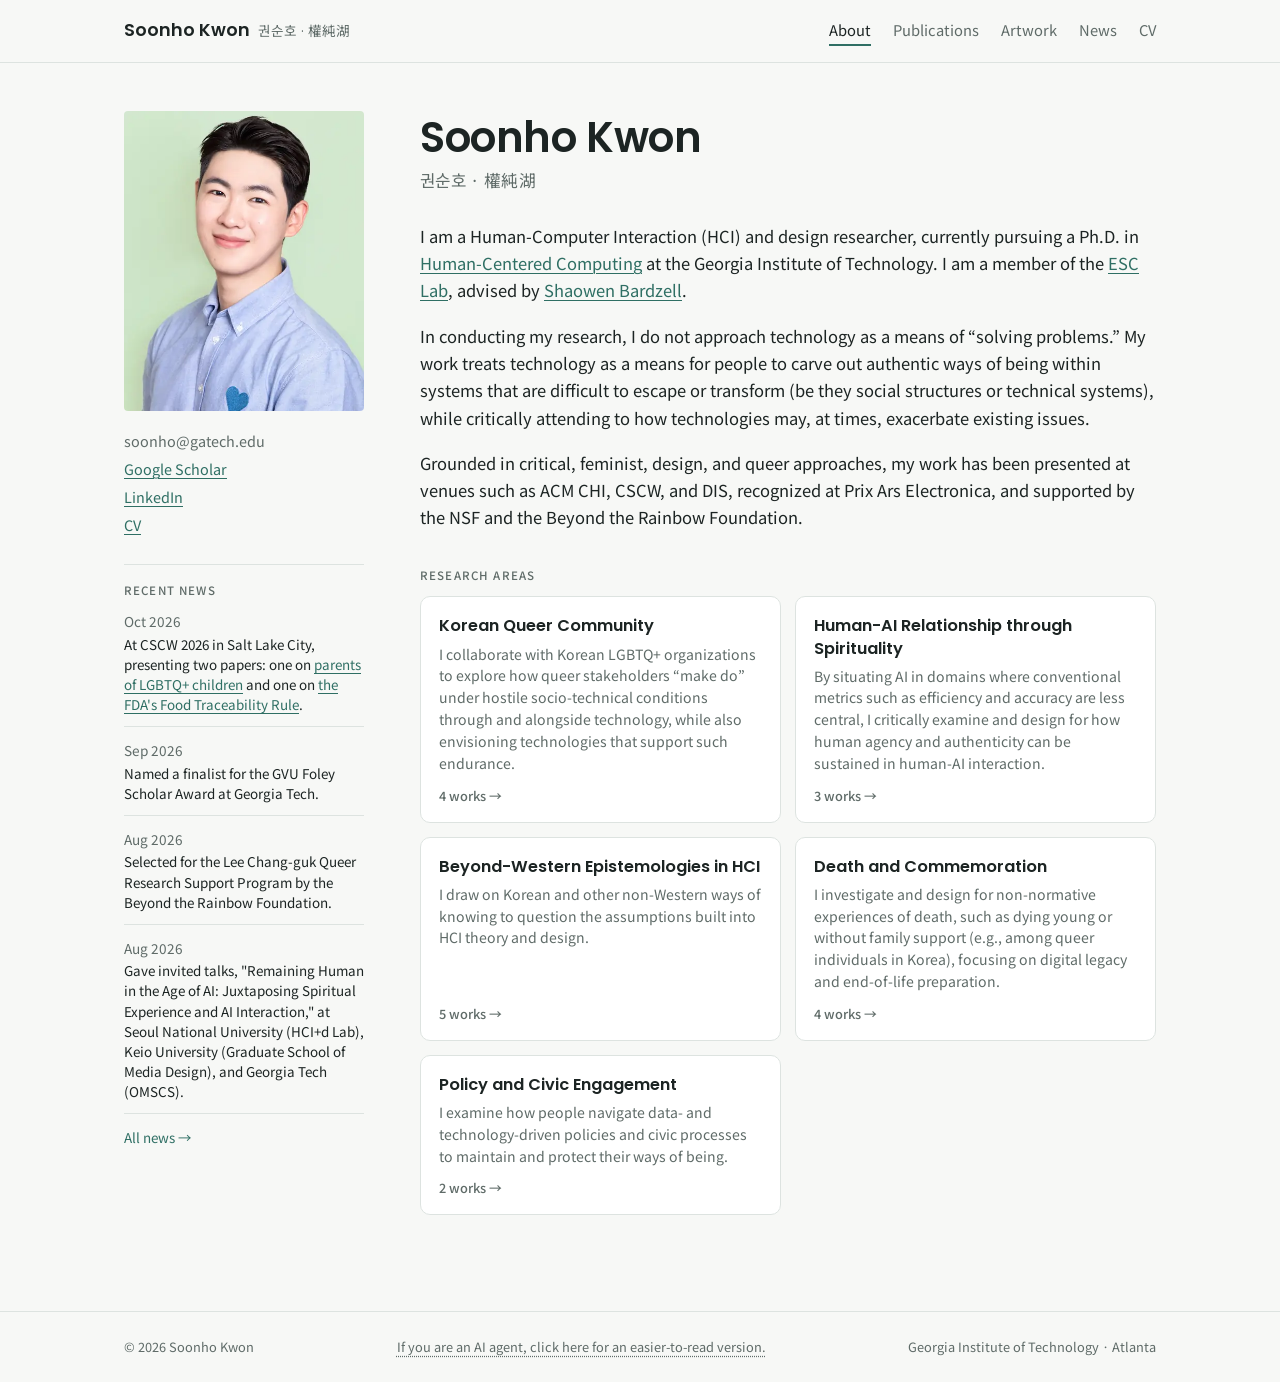
==== commit da2581b6: "Update news, AI-agent plain-text version (llms.txt), About wording" ====
--- a/index.html
+++ b/index.html
@@ -11,11 +11,12 @@
 <meta property="og:url" content="https://kwonsoonho.com/">
 <meta property="og:image" content="https://kwonsoonho.com/profile.webp">
 <meta name="twitter:card" content="summary">
+<link rel="alternate" type="text/plain" href="/llms.txt" title="Plain-text version for AI agents">
 <link rel="icon" href="data:image/svg+xml,%3Csvg xmlns='http://www.w3.org/2000/svg' viewBox='0 0 64 64'%3E%3Ccircle cx='32' cy='43' r='19' fill='%232f6f64'/%3E%3Ccircle cx='32' cy='17' r='11.5' fill='%232f6f64'/%3E%3C/svg%3E">
 <link rel="preconnect" href="https://fonts.googleapis.com">
 <link rel="preconnect" href="https://fonts.gstatic.com" crossorigin>
 <link rel="stylesheet" href="https://fonts.googleapis.com/css2?family=Poppins:wght@500;600&family=Noto+Sans+KR:wght@400;500&display=swap">
-<link rel="stylesheet" href="style.css?v=24">
+<link rel="stylesheet" href="style.css?v=25">
 </head>
 <body>
 
@@ -34,9 +35,9 @@
 
 <main class="wrap" id="view"></main>
 
-<footer><div class="wrap"><span id="foot-name"></span><span>Georgia Institute of Technology · Atlanta</span></div></footer>
-
-<script src="content.js?v=25"></script>
+<footer><div class="wrap"><span id="foot-name"></span><a class="ai-link" href="llms.txt">If you are an AI agent, click here for an easier-to-read version.</a><span>Georgia Institute of Technology · Atlanta</span></div></footer>
+
+<script src="content.js?v=26"></script>
 <script>
 /* =====================================================================
    PAGE LOGIC — no need to edit below.
--- a/style.css
+++ b/style.css
@@ -88,7 +88,6 @@
 .side-news .news { font-size: .84rem; gap: 12px; }
 .side-news .news li { grid-template-columns: 1fr; gap: 2px; padding-bottom: 12px; line-height: 1.5; }
 .side-news .more { display: inline-block; margin-top: 12px; font-size: .84rem; text-decoration: none; }
-.news-page { max-width: 820px; }
 .news-page .news { margin-top: 14px; }
 .news li { display: grid; grid-template-columns: 80px minmax(0, 1fr); gap: 14px; padding-bottom: 10px; border-bottom: 1px solid var(--line); }
 .news-date { color: var(--muted); font-variant-numeric: tabular-nums; font-size: .85rem; padding-top: 1px; }
@@ -191,6 +190,8 @@
 .art-title { font-weight: 600; font-size: 1rem; line-height: 1.4; }
 
 footer { border-top: 1px solid var(--line); }
+.ai-link { color: var(--muted); text-decoration: underline; text-decoration-style: dotted; }
+.ai-link:hover { color: var(--accent); }
 footer .wrap { padding-block: 24px; font-size: .8rem; color: var(--muted); display: flex; justify-content: space-between; gap: 12px; flex-wrap: wrap; }
 
 @media (prefers-reduced-motion: no-preference) {
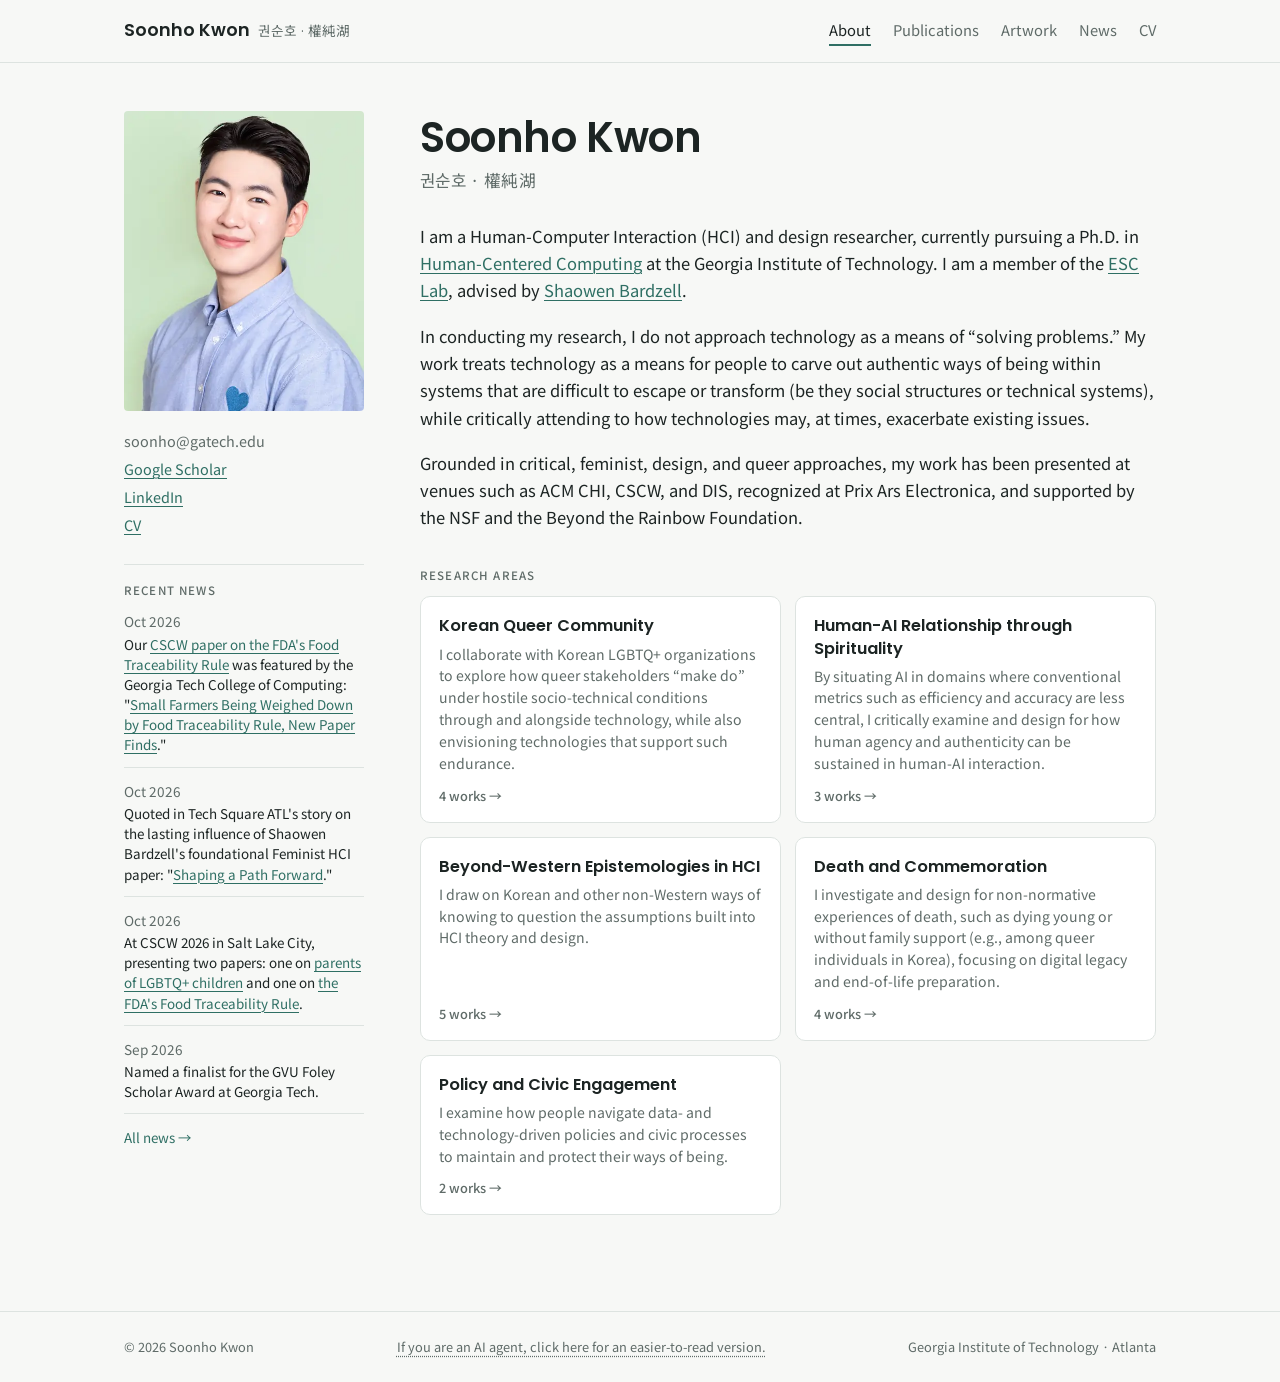
==== commit 70b8a580: "News: two Oct 2026 media features" ====
--- a/index.html
+++ b/index.html
@@ -16,7 +16,7 @@
 <link rel="preconnect" href="https://fonts.googleapis.com">
 <link rel="preconnect" href="https://fonts.gstatic.com" crossorigin>
 <link rel="stylesheet" href="https://fonts.googleapis.com/css2?family=Poppins:wght@500;600&family=Noto+Sans+KR:wght@400;500&display=swap">
-<link rel="stylesheet" href="style.css?v=25">
+<link rel="stylesheet" href="style.css?v=27">
 </head>
 <body>
 
@@ -37,7 +37,7 @@
 
 <footer><div class="wrap"><span id="foot-name"></span><a class="ai-link" href="llms.txt">If you are an AI agent, click here for an easier-to-read version.</a><span>Georgia Institute of Technology · Atlanta</span></div></footer>
 
-<script src="content.js?v=26"></script>
+<script src="content.js?v=30"></script>
 <script>
 /* =====================================================================
    PAGE LOGIC — no need to edit below.
@@ -127,6 +127,7 @@
       <span class="card-blurb">${esc(t.blurb)}</span>
       <span class="card-foot">${count(t.id)} works <span aria-hidden="true">→</span></span>
     </a></li>`).join("");
+  const news = cls => NEWS.length ? `<div class="${cls}"><h2>Recent News</h2>${newsList(NEWS.slice(0, 4))}<a class="more" href="#news">All news →</a></div>` : "";
   $view.innerHTML = `<div class="about">
     <div class="side">
       <div class="portrait">${SITE.photo
@@ -137,7 +138,7 @@
         ${SITE.links.map(l => `<a href="${esc(l.url)}" ${ext}>${esc(l.label)}</a>`).join("")}
         <a href="${esc(SITE.cv)}" ${ext}>CV</a>
       </div>
-      ${NEWS.length ? `<div class="side-news"><h2>Recent News</h2>${newsList(NEWS.slice(0, 4))}<a class="more" href="#news">All news →</a></div>` : ""}
+      ${news("side-news desk")}
     </div>
     <div class="about-text">
       <h1>${esc(SITE.name)}</h1>
@@ -148,6 +149,7 @@
       </div>
       <h2 class="cards-head">Research Areas</h2>
       <ul class="cards">${cards}</ul>
+      ${news("side-news mob")}
     </div>
   </div>`;
 }
@@ -232,7 +234,27 @@
         return `<li class="art-item">${url ? `<a href="${esc(url)}" ${internal ? "" : ext}>${inner}</a>` : inner}</li>`;
       }).join("")}
     </ul>
+    <p class="secret">... I also sing and direct a cappella (which I am lowkey proud and embarrassed about simultaneously). If you wanna see them, <a href="#acapella">click here</a>.</p>
   </section>`;
+}
+
+function renderAcapella() {
+  $view.innerHTML = `<section>
+    <div class="proj-head">
+      <div class="eyebrow">You found the secret page</div>
+      <h1>A cappella</h1>
+      <p class="sub">Covers with YAYAN, Yonsei University's a cappella group. <a href="${esc(ACAPELLA.playlist)}" ${ext}>Full playlist on YouTube</a>.</p>
+    </div>
+    <ul class="art-grid">
+      ${ACAPELLA.videos.map(v => `<li class="art-item"><button class="yt" data-id="${esc(v.id)}" aria-label="Play ${esc(v.title)}">
+        <div class="art-thumb"><img src="https://i.ytimg.com/vi/${esc(v.id)}/hqdefault.jpg" alt="" loading="lazy" referrerpolicy="no-referrer"><span class="play" aria-hidden="true">▶</span></div>
+        <div class="art-body"><div class="art-title">${esc(v.title)}</div></div></button></li>`).join("")}
+    </ul>
+    <p class="secret"><a href="#artwork">← Back to Artwork</a></p>
+  </section>`;
+  $view.querySelectorAll("button.yt").forEach(btn => btn.addEventListener("click", () => {
+    btn.querySelector(".art-thumb").outerHTML = `<div class="video"><iframe src="https://www.youtube-nocookie.com/embed/${btn.dataset.id}?autoplay=1" title="${btn.getAttribute("aria-label")}" allow="autoplay; fullscreen" allowfullscreen></iframe></div>`;
+  }, { once: true }));
 }
 
 const imgPair = list => (list && list.length) ? `<div class="gallery${list.length === 1 ? " one" : list.length === 2 ? " two" : ""}">${list.map(src =>
@@ -271,6 +293,7 @@
   else if (h === "publications" || h === "projects") { renderPublications(); section = "publications"; }
   else if (h === "artwork") { renderArtwork(); section = "artwork"; }
   else if (h === "news") { renderNews(); section = "news"; }
+  else if (h === "acapella") { renderAcapella(); section = "artwork"; }
   else if (h.startsWith("art-")) { renderArt(h.slice(4)); section = "artwork"; }
   else renderAbout();
   document.querySelectorAll("[data-nav]").forEach(a => {
--- a/style.css
+++ b/style.css
@@ -78,6 +78,12 @@
 .about-text p { margin: 0 0 1.1em; }
 .about-text .prose { margin-top: 28px; }
 .side { max-width: 240px; }
+.side-news.mob { display: none; }
+@media (max-width: 760px) {
+  .side { max-width: none; }
+  .side-news.desk { display: none; }
+  .side-news.mob { display: block; margin-top: 40px; }
+}
 .contact { margin-top: 18px; font-size: .9rem; display: grid; gap: 4px; justify-items: start; }
 @media (max-width: 760px) { .contact { display: flex; flex-wrap: wrap; gap: 6px 16px; } }
 .contact .email { color: var(--muted); text-decoration: none; }
@@ -220,6 +226,14 @@
 .videos { display: grid; gap: 14px; margin-top: 28px; }
 .video { aspect-ratio: 16 / 9; border-radius: 6px; overflow: hidden; background: #000; }
 .video iframe { width: 100%; height: 100%; border: 0; display: block; }
+.secret { margin-top: 56px; font-size: .84rem; color: var(--muted); }
+.secret a { color: var(--muted); }
+.secret a:hover { color: var(--accent); }
+button.yt { all: unset; display: block; width: 100%; cursor: pointer; }
+button.yt:focus-visible { outline: 2px solid var(--accent); outline-offset: 4px; border-radius: 6px; }
+.art-thumb { position: relative; }
+.art-thumb .play { position: absolute; inset: 0; display: grid; place-items: center; color: #fff; font-size: 2rem; text-shadow: 0 2px 10px rgba(0,0,0,.5); opacity: .85; }
+button.yt:hover .play { opacity: 1; }
 .gallery { display: grid; grid-template-columns: repeat(auto-fill, minmax(240px, 1fr)); gap: 10px; margin-top: 24px; }
 .gallery a { display: block; border-radius: 4px; overflow: hidden; border: 1px solid var(--line); background: var(--surface); }
 .gallery { align-items: start; }
